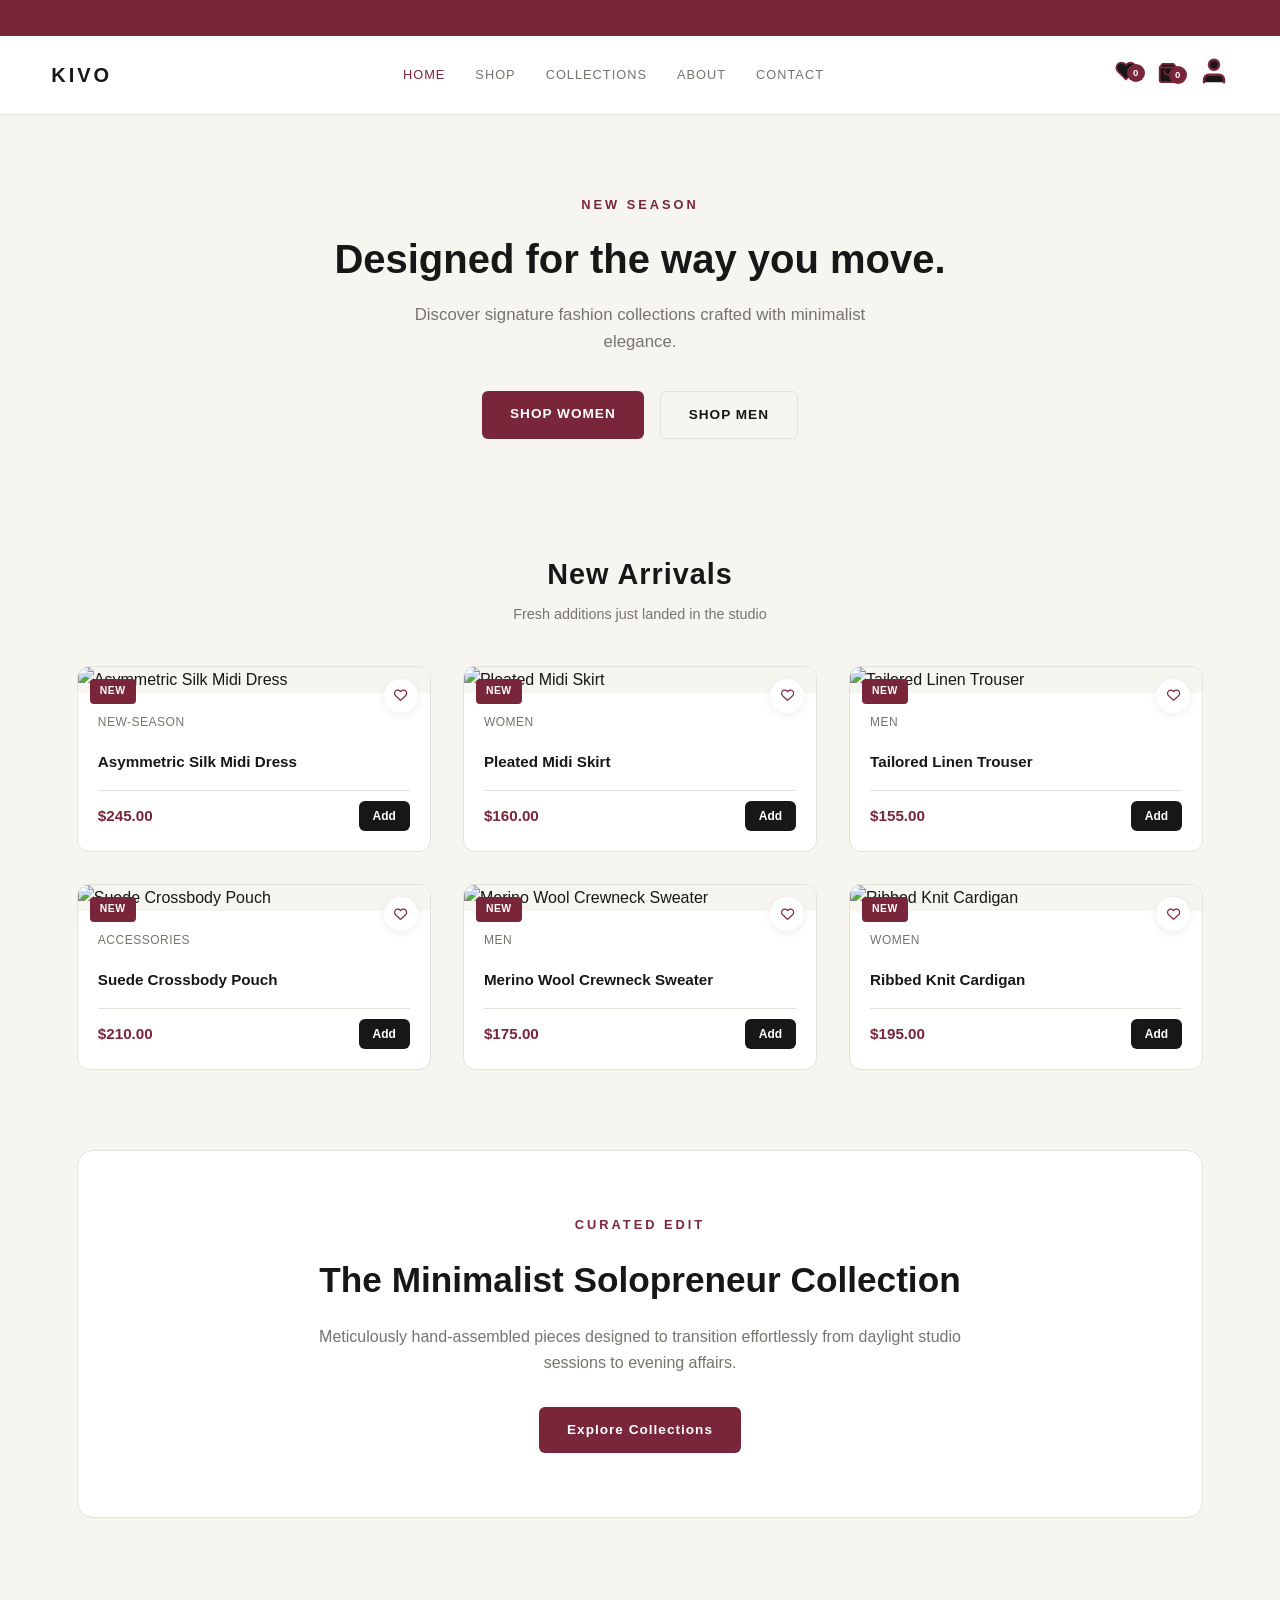
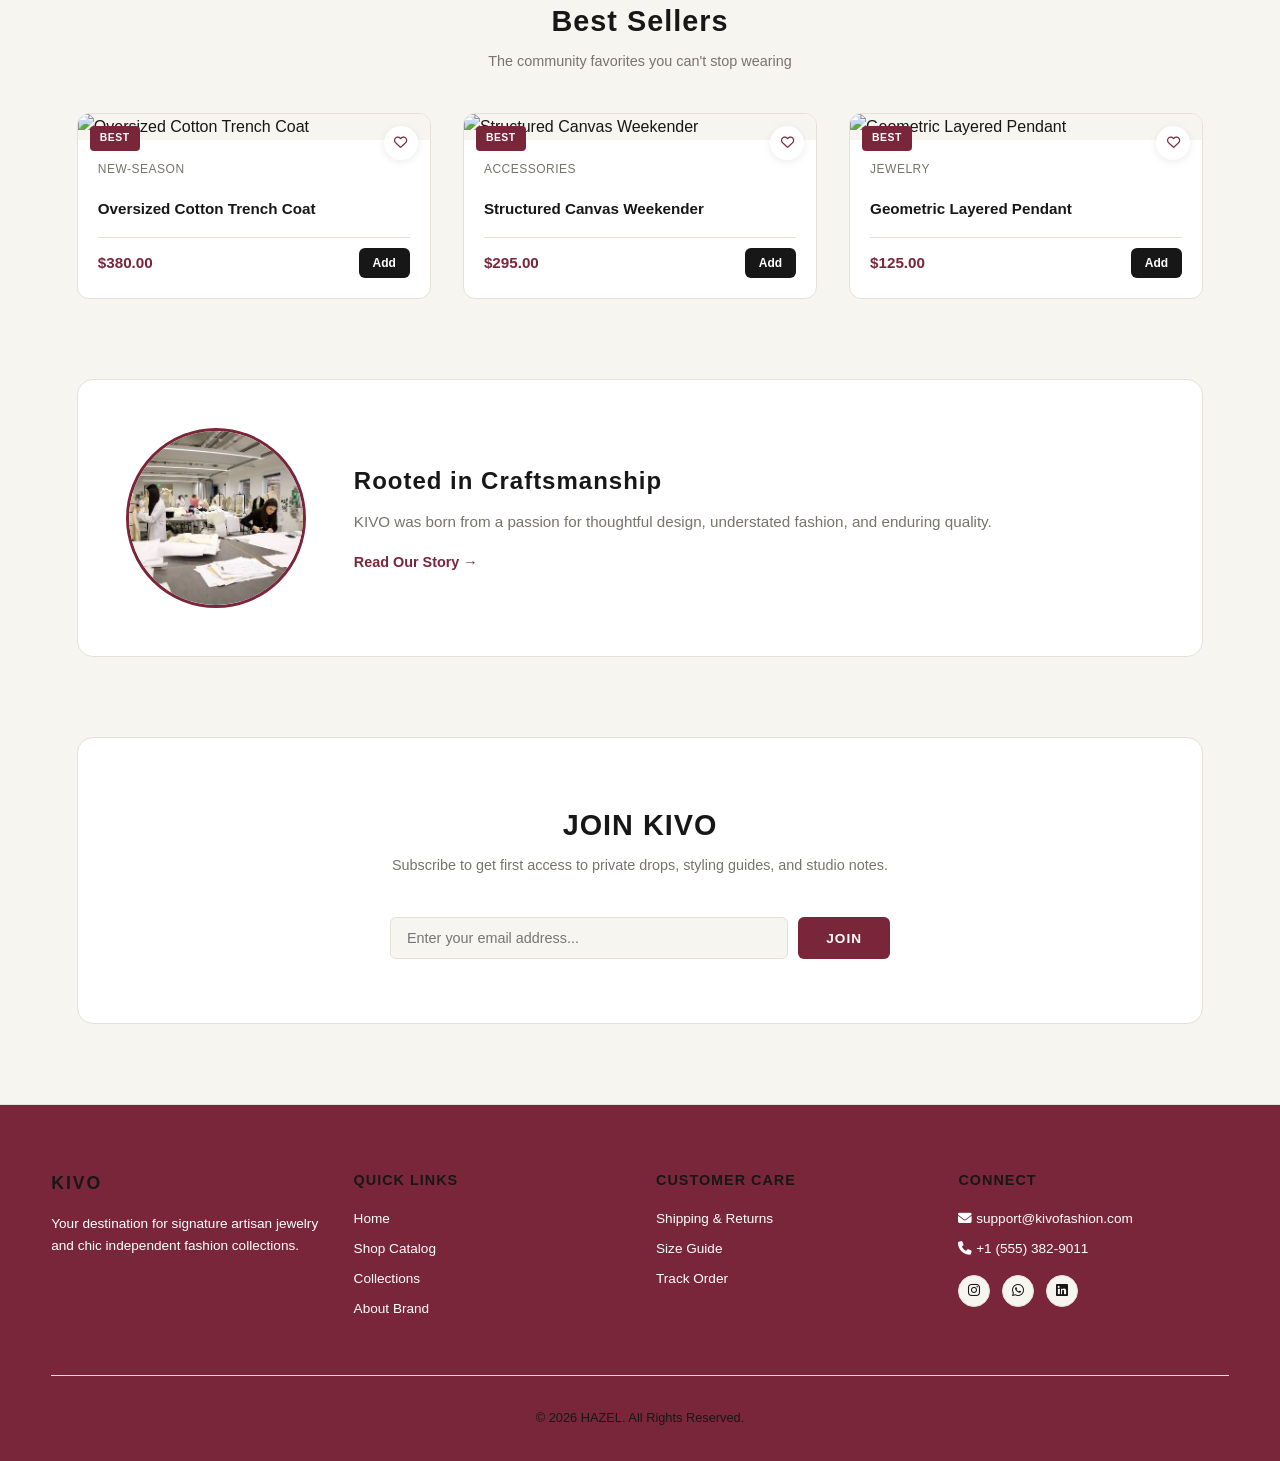
==== index.html @ be4d34c0 "Initial KIVO website" ====
<!DOCTYPE html>
<html lang="en">
<head>
    <meta charset="UTF-8">
    <meta name="viewport" content="width=device-width, initial-scale=1.0">
    <title>KIVO | Independent Fashion & Accessories</title>
    <link rel="shortcut icon" href="images/favicon.svg" type="image/x-icon">
    <link rel="stylesheet" href="https://cdnjs.cloudflare.com/ajax/libs/font-awesome/6.4.0/css/all.min.css">
    <link rel="stylesheet" href="general.css">
    <link rel="stylesheet" href="css/styles.css">
</head>
<body id="home">

    <div class="announcement-bar">
        <div class="announcement-track" id="announcementTrack">
            <span>FREE WORLDWIDE SHIPPING ON ORDERS OVER $50</span>
            <span>NEW SEASON — NOW AVAILABLE</span>
            <span>10% OFF YOUR FIRST ORDER</span>
            <span>EASY RETURNS WITHIN 30 DAYS</span>
        </div>
    </div>

    <!-- Header & Navigation -->
    <header>
        <div class="logo">
            <a href="index.html">KIVO</a>
        </div>

        <input type="checkbox" id="toggler">
        <nav class="navbar">
            <a href="index.html" class="active">Home</a>
            <a href="shop.html">Shop</a>
            <a href="collection.html">Collections</a>
            <a href="about.html">About</a>
            <a href="contact.html">Contact</a>
        </nav>

        <div class="nav-actions">
            <!-- Wishlist / Heart Icon -->
            <a href="wishlist.html" class="icon-btn" aria-label="View Wishlist">
                <svg width="22" height="22" viewBox="0 0 24 24" fill="currentColor" stroke="#7A263A" stroke-width="2" stroke-linecap="round" stroke-linejoin="round">
                    <path d="M20.84 4.61a5.5 5.5 0 0 0-7.78 0L12 5.67l-1.06-1.06a5.5 5.5 0 0 0-7.78 7.78l1.06 1.06L12 21.23l7.78-7.78 1.06-1.06a5.5 5.5 0 0 0 0-7.78z"></path>
                </svg>
                <span class="badge" id="fav-count">0</span>
            </a>

            <!-- Shopping Bag Icon -->
            <button class="icon-btn" id="open-cart" aria-label="View Shopping Cart">
                <svg width="22" height="22" viewBox="0 0 24 24" fill="currentColor" stroke="#7A263A" stroke-width="2" stroke-linecap="round" stroke-linejoin="round">
                    <path d="M6 2L3 6v14a2 2 0 0 0 2 2h14a2 2 0 0 0 2-2V6l-3-4z"></path>
                    <line x1="3" y1="6" x2="21" y2="6"></line>
                    <path d="M16 10a4 4 0 0 1-8 0"></path>
                </svg>
                <span class="badge" id="cart-count">0</span>
            </button>

            <!-- User Profile Icon -->
            <a href="profile.html" class="icon-btn" id="open-profile" aria-label="View User Profile">
                <svg width="30" height="30" viewBox="0 0 24 24" fill="currentColor" stroke="#7A263A" stroke-width="2" stroke-linecap="round" stroke-linejoin="round">
                    <path d="M20 21v-2a4 4 0 0 0-4-4H8a4 4 0 0 0-4 4v2"></path>
                    <circle cx="12" cy="7" r="4"></circle>
                </svg>
            </a>
        </div>

        <label for="toggler" class="fas fa-bars" aria-label="Toggle navigation menu"></label>
    </header>

    <!-- Main Content Area -->
    <main class="home-main">
        
        <!-- Hero Section -->
        <section class="hero-section">
            <div class="hero-content">
                <span class="hero-subtitle reveal">NEW SEASON</span>
                <h1 class="reveal reveal-delay-1">
                    Designed for the way you move.
                </h1>
                <p class="reveal reveal-delay-2">
                    Discover signature fashion collections crafted with minimalist elegance.
                </p>

                <div class="hero-cta reveal reveal-delay-3">
                    <a href="shop.html?cat=women" class="btn-primary-action">SHOP WOMEN</a>
                    <a href="shop.html?cat=men" class="btn-secondary-action">SHOP MEN</a>
                </div>
            </div>
        </section>

        <!-- New Arrivals Section -->
        <section class="home-section">
            <div class="section-title">
                <h2>New Arrivals</h2>
                <p>Fresh additions just landed in the studio</p>
            </div>
            <div class="product-grid" id="newArrivalsGrid">
                <!-- Rendered dynamically via JS -->
            </div>
        </section>

        <!-- Featured Collection Section -->
        <section class="home-section featured-banner-section reveal-image">
            <div class="featured-content">
                <span class="hero-subtitle reveal">
                    CURATED EDIT
                </span>

                <h2 class="reveal reveal-delay-1">
                    The Minimalist Solopreneur Collection
                </h2>

                <p class="reveal reveal-delay-2">
                    Meticulously hand-assembled pieces designed to transition effortlessly
                    from daylight studio sessions to evening affairs.
                </p>

                <a href="collections.html"
                class="btn-primary-action reveal reveal-delay-3">
                    Explore Collections
                </a>
            </div>
        </section>

        <!-- Best Sellers Section -->
        <section class="home-section">
            <div class="section-title">
                <h2>Best Sellers</h2>
                <p>The community favorites you can't stop wearing</p>
            </div>
            <div class="product-grid" id="bestSellersGrid">
                <!-- Rendered dynamically via JS -->
            </div>
        </section>

        <!-- Brand Story Snippet -->
        <section class="about-snippet-section">
            <div class="about-container">

                <img src="images/atelier.jpeg" alt="KIVO studio" class="reveal-image">

                <div class="about-text">
                    <h2 class="reveal">
                        Rooted in Craftsmanship
                    </h2>

                    <p class="reveal reveal-delay-1">
                        KIVO was born from a passion for thoughtful design,
                        understated fashion, and enduring quality.
                    </p>

                    <a href="about.html" class="read-more-link reveal reveal-delay-2">
                        Read Our Story →
                    </a>
                </div>

            </div>
        </section>

        <!-- Newsletter Signup Section -->
        <section class="newsletter-section">
            <div class="section-title">
                <h2>JOIN KIVO</h2>
                <p>Subscribe to get first access to private drops, styling guides, and studio notes.</p>
            </div>
            <form id="newsletterForm" onsubmit="event.preventDefault(); alert('Thank you for subscribing!');">
                <input type="email" placeholder="Enter your email address..." required>
                <button type="submit" class="btn-primary-action">JOIN</button>
            </form>
        </section>
    </main>

    <!-- =========================
        CART OVERLAY & DRAWER
    ========================== -->
    <div class="cart-overlay" id="cartOverlay"></div>

    <aside class="cart-drawer" id="cartDrawer" aria-hidden="true">
        <div class="cart-header">
            <div>
                <h2>Your Bag 🛍️</h2>
                <span id="cartItemLabel">0 items</span>
            </div>
            <button type="button" id="closeCart" class="cart-close" aria-label="Close shopping bag">&times;</button>
        </div>

        <!-- CART CONTENT -->
        <div class="cart-body" id="cartBody">

            <!-- Dynamic cart items rendered by cart.js will go here -->

            <!-- Empty State -->
            <div class="cart-empty" id="cartEmpty">
                <span class="empty-bag-icon">🛒</span>
                <h3>Your bag is empty</h3>
                <p>Looks like you haven't added anything to your cart yet.</p>
                <a href="shop.html" class="cart-shop-btn">
                    Continue Shopping ✨
                </a>
            </div>

        </div>

        <!-- CART FOOTER -->
        <div class="cart-footer" id="cartFooter">
            <div class="cart-subtotal">
                <span>Subtotal</span>
                <strong id="cartSubtotal">$0.00</strong>
            </div>

            <p class="cart-note">
                Shipping and taxes calculated at checkout. 🚚
            </p>

            <button type="button" class="checkout-btn" id="checkoutBtn">
                Proceed to Checkout
            </button>

            <button type="button" class="continue-shopping-btn" id="continueShopping">
                Continue Shopping
            </button>
        </div>
    </aside>
   <!-- Footer Section -->
    <footer>
        <div class="footer-grid">
            <div class="footer-col">
                <h3>KIVO</h3>
                <p>Your destination for signature artisan jewelry and chic independent fashion collections.</p>
            </div>
            <div class="footer-col">
                <h4>Quick Links</h4>
                <a href="index.html">Home</a>
                <a href="shop.html">Shop Catalog</a>
                <a href="collections.html">Collections</a>
                <a href="about.html">About Brand</a>
            </div>
            <div class="footer-col">
                <h4>Customer Care</h4>
                <a href="contact.html">Shipping & Returns</a>
                <a href="contact.html">Size Guide</a>
                <a href="contact.html">Track Order</a>
            </div>
            <div class="footer-col">
                <h4>Connect</h4>
                <p><i class="fa-solid fa-envelope"></i> support@kivofashion.com</p>
                <p><i class="fa-solid fa-phone"></i> +1 (555) 382-9011</p>
                <div class="social-links">
                    <a href="https://www.instagram.com/hazelworksng?utm_source=qr&igsh=MTEwMHdiNHZwM2lhMA==" aria-label="Instagram"><i class="fa-brands fa-instagram"></i></a>
                    <a href="https://wa.me/message/XJLC6BAM5DPYN1" aria-label="WhatsApp"><i class="fa-brands fa-whatsapp"></i></a>
                    <a href="https://www.linkedin.com/in/yetunde-undefined-35b78b425?utm_source=share_via&utm_content=profile&utm_medium=member_android" aria-label="LinkedIn"><i class="fa-brands fa-linkedin"></i></a>
                </div>
            </div>
        </div>
        <div class="footer-bottom">
            <p>&copy; 2026 HAZEL. All Rights Reserved.</p>
        </div>
    </footer>
<script src="js/products.js"></script>
<script src="js/wishlist.js"></script>
<script src="js/cart.js"></script>
<script src="js/function.js"></script>
<script src="js/index.js"></script>
</body>
</html>
---- general.css ----
/* ================================================================= *
KIVO â€” Common General Design System (general.css)
================================================================ */

:root {
    /* KIVO */
    --bg: #F7F5F0;
    --surface: #FFFFFF;

    --text: #171717;
    --muted: #77736D;

    --border: #E5E1DA;

    --burgundy: #7A263A;
    --burgundy-hover: #642030;

    --white: #FFFFFF;

    --transition: 0.25s ease;


}

*{
    margin: 0;
    padding: 0;
    box-sizing: border-box;
    font-family: 'Segoe UI', Tahoma, Geneva, Verdana, sans-serif;
}

body {
    background-color: var(--bg);
    color: var(--text);
    line-height: 1.6;
}

a {
    text-decoration: none;
    color: inherit;
}

ul {
    list-style: none;
}

/* ==========================================
   ANNOUNCEMENT CAROUSEL
========================================== */

.announcement-bar {
    height: 36px;
    overflow: hidden;
    background: var(--burgundy);
    color: var(--white);

    display: flex;
    align-items: center;
    justify-content: center;

    font-size: 0.72rem;
    font-weight: 600;
    letter-spacing: 1.5px;
    text-transform: uppercase;
}

.announcement-track {
    position: relative;
    width: 100%;
    height: 100%;
}

.announcement-track span {
    position: absolute;
    inset: 0;

    display: flex;
    align-items: center;
    justify-content: center;

    opacity: 0;
    transform: translateY(100%);

    transition:
        opacity 0.45s ease,
        transform 0.45s ease;
}

.announcement-track span.active {
    opacity: 1;
    transform: translateY(0);
}

.announcement-track span.exit {
    opacity: 0;
    transform: translateY(-100%);
  letter-spacing: 0.5px;
}

/* --- Header & Navigation --- */
header {
    display: flex;
    justify-content: space-between;
    align-items: center;
    padding: 20px 4%;
    border-bottom: 1px solid var(--border);
    background-color: var(--surface);
    position: sticky;
    top: 0;
    z-index: 100;
}

.logo a {
    font-size: 1.25rem;
    font-weight: 800;
    letter-spacing: 3px;
    color: var(--text);
}

.navbar {
    display: flex;
    gap: 30px;
}

.navbar a {
    font-size: 0.8rem;
    font-weight: 400;
    text-transform: uppercase;
    letter-spacing: 1px;
    color: var(--muted);
    transition: var(--transition);
}

.navbar a:hover,
.navbar a.active {
    color: var(--burgundy);
}

.nav-actions {
    display: flex;
    align-items: center;
    gap: 20px;
}

.icon-btn {
    background: none;
    border: none;
    font-size: 1.15rem;
    cursor: pointer;
    position: relative;
    color: var(--text);
    transition: var(--transition);
}

.icon-btn:hover {
    color: var(--burgundy);
}

.icon-btn .badge {
    position: absolute;
    top: 4px;
    right: -4px;
    background-color: var(--burgundy);
    color: var(--white);
    font-size: 0.6rem;
    padding: 2px;
    height: 18px;
    width: 18px;
    border-radius: 50%;
    display: flex;
    align-items: center;
    justify-content: center;
}

#toggler {
    display: none;
}

.fa-bars {
    display: none;
    font-size: 1.3rem;
}

/* --- Slide-out Profile Drawer --- */
.drawer {
    position: fixed;
    top: 0;
    right: -350px;
    width: 330px;
    height: 100%;
    background-color: var(--surface);
    border-left: 1px solid var(--border);
    box-shadow: -5px 0 25px rgba(0,0,0,0.05);
    z-index: 2000;
    transition: var(--transition);
    padding: 25px;
    display: flex;
    flex-direction: column;
}

.drawer.open {
    right: 0;
}

.drawer-header {
    display: flex;
    justify-content: space-between;
    align-items: center;
    border-bottom: 1px solid var(--border);
    padding-bottom: 15px;
    margin-bottom: 20px;
}

.drawer-header h3 {
    font-size: 1.1rem;
    letter-spacing: 1px;
    color: var(--text);
}

#close-profile {
    background: none;
    border: none;
    font-size: 1.5rem;
    cursor: pointer;
    color: var(--muted);
}

.profile-card {
    text-align: center;
    padding: 20px 0;
    background-color: var(--bg);
    border-radius: 8px;
    margin-bottom: 20px;
    border: 1px solid var(--border);
}

.profile-avatar {
    width: 70px;
    height: 70px;
    border-radius: 50%;
    margin: 0 auto 10px;
    overflow: hidden;
    border: 2px solid var(--burgundy);
}

.profile-avatar img {
    width: 100%;
    height: 100%;
    object-fit: cover;
}

.profile-card h4 {
    font-size: 1rem;
    margin-bottom: 5px;
    color: var(--text);
}

.profile-card p {
    font-size: 0.8rem;
    color: var(--muted);
}

.profile-links {
    display: flex;
    flex-direction: column;
    gap: 15px;
}

.profile-links a {
    font-size: 0.95rem;
    padding: 10px 0;
    border-bottom: 1px solid var(--border);
    display: flex;
    align-items: center;
    gap: 12px;
    color: var(--text);
}

.profile-links a i {
    color: var(--burgundy);
    width: 20px;
}

/* =========================================================
   KIVO — CLEAN CART DRAWER
   Minimal / editorial / responsive
========================================================= */

/* =========================================================
   OVERLAY
========================================================= */

.cart-overlay {
    position: fixed;
    inset: 0;
    background: rgba(0, 0, 0, 0.28);
    backdrop-filter: blur(2px);
    -webkit-backdrop-filter: blur(2px);

    opacity: 0;
    visibility: hidden;
    pointer-events: none;

    transition:
        opacity 0.3s ease,
        visibility 0.3s ease;

    z-index: 998;
}

.cart-overlay.open {
    opacity: 1;
    visibility: visible;
    pointer-events: auto;
}


/* =========================================================
   CART DRAWER
========================================================= */

.cart-drawer {
    position: fixed;
    top: 0;
    right: 0;

    width: min(440px, 100vw);
    height: 100dvh;

    background: var(--white);

    display: flex;
    flex-direction: column;

    transform: translateX(100%);

    transition:
        transform 0.38s cubic-bezier(0.22, 1, 0.36, 1);

    z-index: 999;

    overflow: hidden;

    border-left: 1px solid var(--border);
}

.cart-drawer.open {
    transform: translateX(0);
}


/* =========================================================
   HEADER
========================================================= */

.cart-header {
    flex: 0 0 auto;

    display: flex;
    align-items: center;
    justify-content: space-between;

    padding: 22px 24px 18px;

    background: var(--white);

    border-bottom: 1px solid var(--border);
}

.cart-header > div {
    display: flex;
    flex-direction: column;
    gap: 4px;
}

.cart-header h2 {
    margin: 0;

    font-size: 1.05rem;
    line-height: 1.2;

    font-weight: 600;
    letter-spacing: -0.01em;

    color: var(--primary);
}

#cartItemLabel {
    font-size: 0.76rem;
    line-height: 1;

    color: var(--muted);

    font-weight: 400;
}


/* =========================================================
   CLOSE BUTTON
========================================================= */

.cart-close {
    width: 36px;
    height: 36px;
    display: grid;
    place-items: center;
    padding: 0;
    border: 1px solid transparent;
    border-radius: 50%;
    background: transparent;
    color: var(--text);
    font-size: 1.45rem;
    font-weight: 300;
    line-height: 1;
    cursor: pointer;
    transition: all 0.2s ease;
}

.cart-close:hover {
    background: var(--off-white);
    border-color: var(--border);
}


/* =========================================================
   CART BODY
========================================================= */

.cart-body {
    flex: 1 1 auto;

    min-height: 0;

    overflow-y: auto;
    overflow-x: hidden;

    padding: 8px 24px 24px;

    scrollbar-width: thin;
    scrollbar-color: var(--border) transparent;
}

.cart-body::-webkit-scrollbar {
    width: 4px;
}

.cart-body::-webkit-scrollbar-track {
    background: transparent;
}

.cart-body::-webkit-scrollbar-thumb {
    background: var(--border);
    border-radius: 20px;
}


/* =========================================================
   CART ITEM
========================================================= */

.cart-item {
    display: grid;

    grid-template-columns: 82px minmax(0, 1fr);

    gap: 16px;

    padding: 18px 0;

    border-bottom: 1px solid var(--border);

    animation: cartItemIn 0.28s ease both;
}

.cart-item:last-child {
    border-bottom: none;
}

@keyframes cartItemIn {
    from {
        opacity: 0;
        transform: translateY(6px);
    }

    to {
        opacity: 1;
        transform: translateY(0);
    }
}


/* =========================================================
   PRODUCT IMAGE
========================================================= */

.cart-item-image {
    width: 82px;
    height: 104px;

    overflow: hidden;

    background: var(--off-white);

    border-radius: 3px;
}

.cart-item-image img {
    width: 100%;
    height: 100%;

    display: block;

    object-fit: cover;

    transition: transform 0.35s ease;
}

.cart-item:hover .cart-item-image img {
    transform: scale(1.035);
}


/* =========================================================
   PRODUCT INFO
========================================================= */

.cart-item-info {
    min-width: 0;

    display: flex;
    flex-direction: column;

    padding: 1px 0;
}

.cart-item-info h3 {
    margin: 0 0 6px;

    color: var(--text);

    font-size: 0.9rem;
    font-weight: 600;

    line-height: 1.35;

    letter-spacing: -0.01em;

    overflow: hidden;
    text-overflow: ellipsis;
    white-space: nowrap;
}

.cart-item-price {
    margin: 0;

    color: var(--primary);

    font-size: 0.82rem;
    font-weight: 500;
}


/* =========================================================
   ITEM BOTTOM
========================================================= */

.cart-item-bottom {
    display: flex;

    align-items: center;
    justify-content: space-between;

    gap: 12px;

    margin-top: auto;
    padding-top: 14px;
}


/* =========================================================
   QUANTITY
========================================================= */

.cart-quantity {
    height: 32px;

    display: inline-flex;
    align-items: center;

    border: 1px solid var(--border);
    border-radius: 3px;

    background: var(--white);

    overflow: hidden;
}

.qty-minus,
.qty-plus {
    width: 30px;
    height: 30px;
    display: grid;
    place-items: center;
    border: none;
    background: transparent;
    color: var(--text);
    font-size: 0.9rem;
    font-weight: 400;
    cursor: pointer;
    transition: all 0.2s ease;
}

.qty-minus:hover,
.qty-plus:hover {
    background: var(--off-white);
    color: var(--burgundy);
}

.cart-quantity span {
    min-width: 28px;
    text-align: center;
    color: var(--text);
    font-size: 0.75rem;
    font-weight: 600;
}


/* =========================================================
   REMOVE
========================================================= */

.remove-cart-item {
    padding: 4px 0;
    border: none;
    background: transparent;
    color: var(--muted);
    font-size: 0.7rem;
    font-weight: 500;
    text-decoration: underline;
    text-decoration-color: transparent;
    text-underline-offset: 3px;
    cursor: pointer;
    transition: all 0.2s ease;
}

.remove-cart-item:hover {
    color: var(--burgundy);
    text-decoration-color: currentColor;
}


/* =========================================================
   EMPTY CART
========================================================= */

.cart-empty {
    min-height: 100%;
    display: flex;
    flex-direction: column;
    align-items: center;
    justify-content: center;
    text-align: center;
    padding: 60px 24px;
}

.cart-empty[hidden] {
    display: none !important;
}

.empty-bag-icon {
    width: 64px;
    height: 64px;

    display: grid;
    place-items: center;

    margin-bottom: 20px;

    border: 1px solid var(--border);
    border-radius: 50%;

    font-size: 1.55rem;

    opacity: 0.65;
}

.cart-empty h3 {
    margin: 0 0 8px;

    color: var(--primary);

    font-size: 1rem;
    font-weight: 600;
}

.cart-empty p {
    max-width: 270px;

    margin: 0 0 22px;

    color: var(--muted);

    font-size: 0.78rem;
    line-height: 1.6;
}

.cart-shop-btn {
    display: inline-flex;
    align-items: center;
    justify-content: center;

    min-height: 42px;

    padding: 0 22px;

    background: var(--primary);
    color: var(--white);

    border-radius: 3px;

    font-size: 0.78rem;
    font-weight: 600;

    text-decoration: none;

    transition:
        background 0.2s ease,
        transform 0.2s ease;
}

.cart-shop-btn:hover {
    background: var(--accent-dark);
    transform: translateY(-1px);
}


/* =========================================================
   FOOTER
========================================================= */

.cart-footer {
    flex: 0 0 auto;

    padding: 18px 24px 22px;

    background: var(--white);

    border-top: 1px solid var(--border);

    box-shadow: 0 -8px 25px rgba(0, 0, 0, 0.035);
}


/* =========================================================
   SUBTOTAL
========================================================= */

.cart-subtotal {
    display: flex;

    align-items: center;
    justify-content: space-between;

    margin-bottom: 7px;

    color: var(--text);

    font-size: 0.85rem;
    font-weight: 500;
}

.cart-subtotal strong {
    color: var(--primary);

    font-size: 1rem;
    font-weight: 600;
}


/* =========================================================
   NOTE
========================================================= */

.cart-note {
    margin: 0 0 16px;

    color: var(--muted);

    font-size: 0.69rem;
    line-height: 1.5;
}


/* =========================================================
   CHECKOUT
========================================================= */

.checkout-btn {
    width: 100%;
    min-height: 46px;
    border: none;
    border-radius: 3px;
    background: var(--burgundy);
    color: var(--white);
    font-size: 0.78rem;
    font-weight: 600;
    letter-spacing: 0.01em;
    cursor: pointer;
    transition: all 0.2s ease;
}

.checkout-btn:hover {
    background: var(--accent-dark);
    transform: translateY(-1px);
}

.checkout-btn:active {
    transform: translateY(0);
}


/* =========================================================
   CONTINUE SHOPPING
========================================================= */

.continue-shopping-btn {
    width: 100%;
    min-height: 40px;
    margin-top: 8px;
    border: 1px solid var(--border);
    border-radius: 3px;
    background: transparent;
    color: var(--text);
    font-size: 0.75rem;
    font-weight: 500;
    cursor: pointer;
    transition: all 0.2s ease;
}

.continue-shopping-btn:hover {
    background: var(--off-white);
    border-color: var(--text);
}


/* =========================================================
   TABLET
========================================================= */

@media (max-width: 768px) {

    .cart-drawer {
        width: min(400px, 100vw);
    }

    .cart-header {
        padding: 20px;
    }

    .cart-body {
        padding: 6px 20px 20px;
    }

    .cart-footer {
        padding: 16px 20px 20px;
    }

}


/* =========================
   CARD STAGGER REVEAL ANIMATIONS
========================= */

.reveal-card {
    opacity: 0;
    transform: translateY(40px);
    transition: opacity 0.7s cubic-bezier(0.16, 1, 0.3, 1), transform 0.7s cubic-bezier(0.16, 1, 0.3, 1);
    will-change: opacity, transform;
}

/* When the parent container or card gets the .visible class */
.reveal-card.visible {
    opacity: 1;
    transform: translateY(0);
}

/* Stagger delay for grid items so they pop in sequentially */
.reveal-card:nth-child(1) { transition-delay: 0.1s; }
.reveal-card:nth-child(2) { transition-delay: 0.2s; }
.reveal-card:nth-child(3) { transition-delay: 0.3s; }
.reveal-card:nth-child(4) { transition-delay: 0.4s; }
.reveal-card:nth-child(5) { transition-delay: 0.5s; }
.reveal-card:nth-child(6) { transition-delay: 0.6s; }

/* =========================================================
   MOBILE
========================================================= */

@media (max-width: 480px) {

    .cart-drawer {
        width: 100%;
        max-width: 100%;
        border-left: none;
    }

    .cart-header {
        padding: 18px 18px 16px;
    }

    .cart-body {
        padding: 4px 18px 18px;
    }

    .cart-item {
        grid-template-columns: 76px minmax(0, 1fr);
        gap: 14px;
        padding: 16px 0;
    }

    .cart-item-image {
        width: 76px;
        height: 96px;
    }

    .cart-item-info h3 {
        font-size: 0.84rem;
    }

    .cart-item-price {
        font-size: 0.78rem;
    }

    .cart-item-bottom {
        padding-top: 12px;
    }

    .cart-footer {
        padding: 16px 18px 18px;
    }

    .cart-subtotal {
        font-size: 0.82rem;
    }

    .cart-subtotal strong {
        font-size: 0.95rem;
    }

}


/* =========================================================
   VERY SMALL PHONES
========================================================= */

@media (max-width: 340px) {

    .cart-item {
        grid-template-columns: 64px minmax(0, 1fr);
        gap: 11px;
    }

    .cart-item-image {
        width: 64px;
        height: 82px;
    }

    .cart-item-bottom {
        gap: 6px;
    }

    .qty-minus,
    .qty-plus {
        width: 27px;
    }

    .cart-quantity span {
        min-width: 24px;
    }

}
/* --- Shared Product Cards & Grid --- */
.product-grid {
    display: grid;
    grid-template-columns: repeat(auto-fill, minmax(260px, 1fr));
    gap: 30px;
}

.product-card {
    background-color: var(--surface);
    border: 1px solid var(--border);
    border-radius: 12px;
    overflow: hidden;
    position: relative;
    cursor: pointer;
    transition: var(--transition);
}

.product-card:hover {
    box-shadow: 0 10px 25px rgba(0,0,0,0.04);
    transform: translateY(-4px);
    border-color: var(--burgundy);
}

.product-card .badge {
    position: absolute;
    top: 12px;
    left: 12px;
    background-color: var(--burgundy);
    color: var(--white);
    font-size: 0.65rem;
    padding: 4px 10px;
    border-radius: 4px;
    z-index: 10;
    text-transform: uppercase;
    letter-spacing: 0.5px;
    font-weight: 700;
}

.prod-img {
    width: 100%;
    height: 280px;
    object-fit: cover;
    background-color: var(--bg);
}

.prod-info {
    padding: 16px;
}

.prod-info h3 {
    font-size: 0.95rem;
    font-weight: 600;
    margin-bottom: 6px;
    color: var(--text);
}

.prod-info .category {
    font-size: 0.8rem;
    color: var(--muted);
    margin-bottom: 12px;
    text-transform: uppercase;
    letter-spacing: 0.5px;
}

.prod-footer {
    display: flex;
    justify-content: space-between;
    align-items: center;
}

.price {
    font-size: 1rem;
    font-weight: 700;
    color: var(--burgundy);
}

.add-btn {
    background-color: var(--text);
    color: var(--white);
    border: none;
    padding: 6px 14px;
    border-radius: 4px;
    font-size: 0.8rem;
    cursor: pointer;
    transition: var(--transition);
}

.add-btn:hover {
    background-color: var(--burgundy);
}

/* --- Global Action Buttons --- */
.btn-primary-action {
    background-color: var(--burgundy);
    color: var(--white);
    border: none;
    padding: 12px 24px;
    border-radius: 6px;
    font-weight: 600;
    cursor: pointer;
    transition: var(--transition);
    text-align: center;
    letter-spacing: 0.5px;
}

.btn-primary-action:hover {
    background-color: var(--burgundy-hover);
}

/* ==========================================
   KIVO — MINIMAL SCROLL ANIMATIONS
========================================== */

/* Elements start slightly below their final position */
.reveal {
    opacity: 0;
    transform: translateY(24px);
    transition:
        opacity 0.7s ease,
        transform 0.7s cubic-bezier(0.22, 1, 0.36, 1);
}

/* Visible state */
.reveal.visible {
    opacity: 1;
    transform: translateY(0);
}


/* Slightly softer image reveal */
.reveal-image {
    opacity: 0;
    transform: scale(0.98);
    transition:
        opacity 0.8s ease,
        transform 1s cubic-bezier(0.22, 1, 0.36, 1);
}

.reveal-image.visible {
    opacity: 1;
    transform: scale(1);
}


/* Staggered elements */
.reveal-delay-1 {
    transition-delay: 0.08s;
}

.reveal-delay-2 {
    transition-delay: 0.16s;
}

.reveal-delay-3 {
    transition-delay: 0.24s;
}

.reveal-delay-4 {
    transition-delay: 0.32s;
}

/* Respect users who prefer reduced motion */
@media (prefers-reduced-motion: reduce) {
    .reveal,
    .reveal-image {
        opacity: 1;
        transform: none;
        transition: none;
    }
}

/* --- Footer --- */
footer {
    background: var(--burgundy);
    border-top: 1px solid var(--border);
    padding: 4rem 4% 2rem 4%;
}

.footer-grid {
    margin: 0 auto;
    display: grid;
    grid-template-columns: repeat(auto-fit, minmax(220px, 1fr));
    gap: 2rem;
    margin-bottom: 3rem;
}

.footer-col h3,
.footer-col h4 {
    margin-bottom: 1rem;
    color: var(--text);
}

.footer-col h3 { font-size: 1.1rem; letter-spacing: 2px; }
.footer-col h4 { font-size: 0.9rem; text-transform: uppercase; letter-spacing: 1px; }

.footer-col p,
.footer-col a {
    color: var(--white);
    font-size: 0.85rem;
    text-decoration: none;
    display: block;
    margin-bottom: 8px;
    transition: color 0.2s;
}

.footer-col a:hover {
    color: var(--text);
    transform: translate(4px)
}

.social-links {
    display: flex;
    gap: 12px;
    margin-top: 15px;
}

.social-links a {
background: var(--bg);
border: 1px solid var(--border);
    width: 32px;
    height: 32px;
    border-radius: 50%;
    display: flex;
    align-items: center;
    justify-content: center;
    color: var(--text);
    margin-bottom: 0;
}

.social-links a:hover {
    background: var(--burgundy);
    color: var(--white);
    border-color: var(--burgundy);
}

.footer-bottom {
    margin: 0 auto;
    padding-top: 2rem;
    border-top: 1px solid var(--border);
    text-align: center;
}

.footer-bottom p {
    color: var(--text);
    font-size: 0.8rem;
}

/* --- Shared Responsive Media Queries --- */
@media (max-width: 768px) {
    .fa-bars {
        display: block;
    }

    .navbar {
        position: absolute;
        top: 100%;
        left: 0;
        width: 100%;
        background-color: var(--surface);
        flex-direction: column;
        align-items: center;
        padding: 20px 0;
        border-bottom: 1px solid var(--border);
        box-shadow: 0 10px 15px rgba(0,0,0,0.05);
        clip-path: polygon(0 0, 100% 0, 100% 0, 0 0);
        transition: 0.4s ease-in-out;
    }

    #toggler:checked ~ .navbar {
        clip-path: polygon(0 0, 100% 0, 100% 100%, 0 100%);
    }

    header {
        padding: 15px 5%;
    }

    .drawer {
        width: 100%;
        right: -100%;
    }

    .footer-grid {
        grid-template-columns: 1fr;
        gap: 2rem;
    }

    .announcement-bar {
        color: var(--white);
        font-size: 0.5rem;
        font-weight: 600;
        letter-spacing: 1.5px;
        text-transform: uppercase;
    }
    
}
---- css/styles.css ----
/* ==========================================
HOMEPAGE SPECIFIC SECTIONS (KIVO)
========================================== */
.hero-section {
    display: flex;
    flex-direction: column;
    align-items: center;
    justify-content: center;
    text-align: center;
    margin: 3rem 0;
    padding: 2rem;
}

.hero-content {
    max-width: 1000px;
    display: flex;
    flex-direction: column;
    gap: 1.2rem;
    align-items: center;
}

.hero-subtitle {
    font-size: 0.8rem;
    font-weight: 700;
    letter-spacing: 3px;
    color: var(--burgundy);
    text-transform: uppercase;
}

.hero-content h1 {
    font-size: 2.5rem;
    font-weight: 600;
    color: var(--text);
    line-height: 1.2;
}

.hero-content p {
    color: var(--muted);
    font-size: 1.05rem;
    max-width: 500px;
}

.hero-cta {
    display: flex;
    gap: 1rem;
    margin-top: 1rem;
}

.btn-primary-action {
    background: var(--burgundy);
    color: var(--white);
    border: none;
    padding: 12px 28px;
    border-radius: 6px;
    font-weight: 700;
    text-decoration: none;
    cursor: pointer;
    transition: all 0.2s;
    display: inline-block;
    text-align: center;
    letter-spacing: 1px;
    font-size: 0.85rem;
}

.btn-primary-action:hover {
    background: var(--burgundy-hover);
}

.btn-secondary-action {
    background: transparent;
    color: var(--text);
    border: 1px solid var(--border);
    padding: 12px 28px;
    border-radius: 6px;
    font-weight: 700;
    text-decoration: none;
    cursor: pointer;
    transition: all 0.2s;
    display: inline-block;
    text-align: center;
    letter-spacing: 1px;
    font-size: 0.85rem;
}

.btn-secondary-action:hover {
    border-color: var(--burgundy);
    color: var(--burgundy);
}

.home-section {
    margin: 5rem 6%;
}

.featured-banner-section {
    background: var(--surface);
    border: 1px solid var(--border);
    border-radius: 16px;
    padding: 4rem 2rem;
    text-align: center;
}

.featured-content {
    max-width: 650px;
    margin: 0 auto;
    display: flex;
    flex-direction: column;
    gap: 1rem;
    align-items: center;
}

.featured-content h2 {
    font-size: 2.2rem;
    color: var(--text);
    font-weight: 700;
}

.featured-content p {
    color: var(--muted);
    margin-bottom: 1rem;
}

/* ==========================================
PRODUCT GRID & SECTION TITLES
========================================== */
.section-title {
    text-align: center;
    margin-bottom: 2.5rem;
}

.section-title h2 {
    font-size: 1.8rem;
    margin-bottom: 6px;
    color: var(--text);
    letter-spacing: 1px;
}

.section-title p {
    color: var(--muted);
    font-size: 0.9rem;
}

/* --- Product Grid & Card Styling --- */
.product-grid {
    display: grid;
    grid-template-columns: repeat(auto-fill, minmax(260px, 1fr));
    gap: 2rem;
    margin-top: 1.5rem;
}

.product-card {
    background-color: var(--surface, #FFFFFF);
    border: 1px solid var(--border, #E5E1DA);
    border-radius: 12px;
    overflow: hidden;
    position: relative;
    cursor: pointer;
    display: flex;
    flex-direction: column;
}

/* --- Product Image Container --- */
.prod-img-wrapper {
    width: 100%;
    height: 300px;
    overflow: hidden;
    background-color: var(--bg, #F7F5F0);
    position: relative;
}

.prod-img {
    width: 100%;
    height: 100%;
    object-fit: cover;
    transition: transform 0.4s ease;
}

.prod-img:hover  {
    transform: scale(1.03);
}

/* --- Badges & Wishlist Heart --- */
.badge {
    position: absolute;
    top: 12px;
    left: 12px;
    background-color: var(--burgundy, #7A263A);
    color: var(--white, #FFFFFF);
    font-size: 0.65rem;
    font-weight: 700;
    padding: 5px 10px;
    border-radius: 4px;
    z-index: 2;
    text-transform: uppercase;
    letter-spacing: 0.5px;
}

.badge.best {
    background-color: #4E5B4C; /* Muted olive/slate for best sellers */
}

.badge.hot {
    background-color: #9E2A2B; /* Deep rust for hot items */
}

.heart-btn {
    position: absolute;
    top: 12px;
    right: 12px;
    background: var(--white, #FFFFFF);
    border: none;
    width: 34px;
    height: 34px;
    border-radius: 50%;
    display: flex;
    align-items: center;
    justify-content: center;
    cursor: pointer;
    z-index: 2;
    box-shadow: 0 2px 8px rgba(0,0,0,0.08);
    transition: transform 0.2s ease, color 0.2s ease;
    color: var(--burgundy, #7A263A);
}

.heart-btn:hover {
    transform: scale(1.1);
}

/* --- Product Info Section --- */
.prod-info {
    padding: 1.25rem;
    display: flex;
    flex-direction: column;
    gap: 6px;
    flex: 1;
    justify-content: space-between;
}

.prod-info h3 {
    font-size: 0.95rem;
    font-weight: 600;
    color: var(--text, #171717);
    margin: 0;
}

.prod-info .category {
    font-size: 0.75rem;
    color: var(--muted, #77736D);
    text-transform: uppercase;
    letter-spacing: 0.5px;
}

/* --- Card Footer (Price & Add Button) --- */
.prod-footer {
    display: flex;
    justify-content: space-between;
    align-items: center;
    margin-top: 10px;
    padding-top: 10px;
    border-top: 1px solid var(--border, #E5E1DA);
}

.price {
    font-size: 0.95rem;
    font-weight: 700;
    color: var(--burgundy, #7A263A);
}

.add-btn {
    background-color: var(--text, #171717);
    color: var(--white, #FFFFFF);
    border: none;
    padding: 8px 14px;
    border-radius: 6px;
    font-size: 0.75rem;
    font-weight: 600;
    cursor: pointer;
    transition: background-color 0.2s ease;
}

.add-btn:hover {
    background-color: var(--burgundy, #7A263A);
}

/* ==========================================
ABOUT BRAND SNIPPET
========================================== */
.about-snippet-section {
    margin: 6%;
    background: var(--surface);
    border: 1px solid var(--border);
    border-radius: 16px;
    padding: 3rem;
}

.about-container {
    display: flex;
    align-items: center;
    gap: 3rem;
}

.about-container img {
    width: 180px;
    height: 180px;
    border-radius: 50%;
    object-fit: cover;
    border: 3px solid var(--burgundy);
}

.about-text h2 {
    font-size: 1.5rem;
    margin-bottom: 10px;
    color: var(--text);
    letter-spacing: 1px;
}

.about-text p {
    color: var(--muted);
    font-size: 0.95rem;
    line-height: 1.6;
    margin-bottom: 15px;
}

.read-more-link {
    font-weight: 700;
    color: var(--burgundy);
    text-decoration: none;
    font-size: 0.9rem;
}

/* ==========================================
NEWSLETTER SECTION
========================================== */
.newsletter-section {
    padding: 4rem 2rem;
    text-align: center;
    margin: 5rem 6%;
    border-radius: 16px;
    border: 1px solid var(--border);
    background: var(--surface);
}

.newsletter-section form {
    display: flex;
    justify-content: center;
    gap: 10px;
    margin-top: 15px;
    max-width: 500px;
    margin-left: auto;
    margin-right: auto;
}

.newsletter-section input {
    padding: 12px 16px;
    border-radius: 6px;
    border: 1px solid var(--border);
    flex: 1;
    background: var(--bg);
    color: var(--text);
    outline: none;
    font-size: 0.9rem;
}

.newsletter-section input:focus {
    border-color: var(--burgundy);
}

.read-more-link:hover{
    transform: translate(4px);
}

/* ==========================================
MEDIA QUERIES & RESPONSIVE ADJUSTMENTS
================================---------- */
@media (max-width: 768px) {
    .hero-content h1 {
    font-size: 2.2rem;
    }

    .hero-section {
        margin: 2rem 0;
        padding: 1.5rem 1rem;
    }

    .home-section, 
    .about-snippet-section, 
    .newsletter-section {
        margin: 4%;
        padding: 2rem 1.2rem;
    }

    .about-container {
        flex-direction: column;
        text-align: center;
        gap: 1.5rem;
    }

    .about-container img {
        width: 140px;
        height: 140px;
        margin: 0 auto;
    }

    .featured-banner-section {
        padding: 3rem 1.5rem;
    }

    .featured-content h2 {
        font-size: 1.7rem;
    }

    .newsletter-section form {
        flex-direction: column;
    }

    .newsletter-section input,
    .newsletter-section button {
        width: 100%;
    }
}
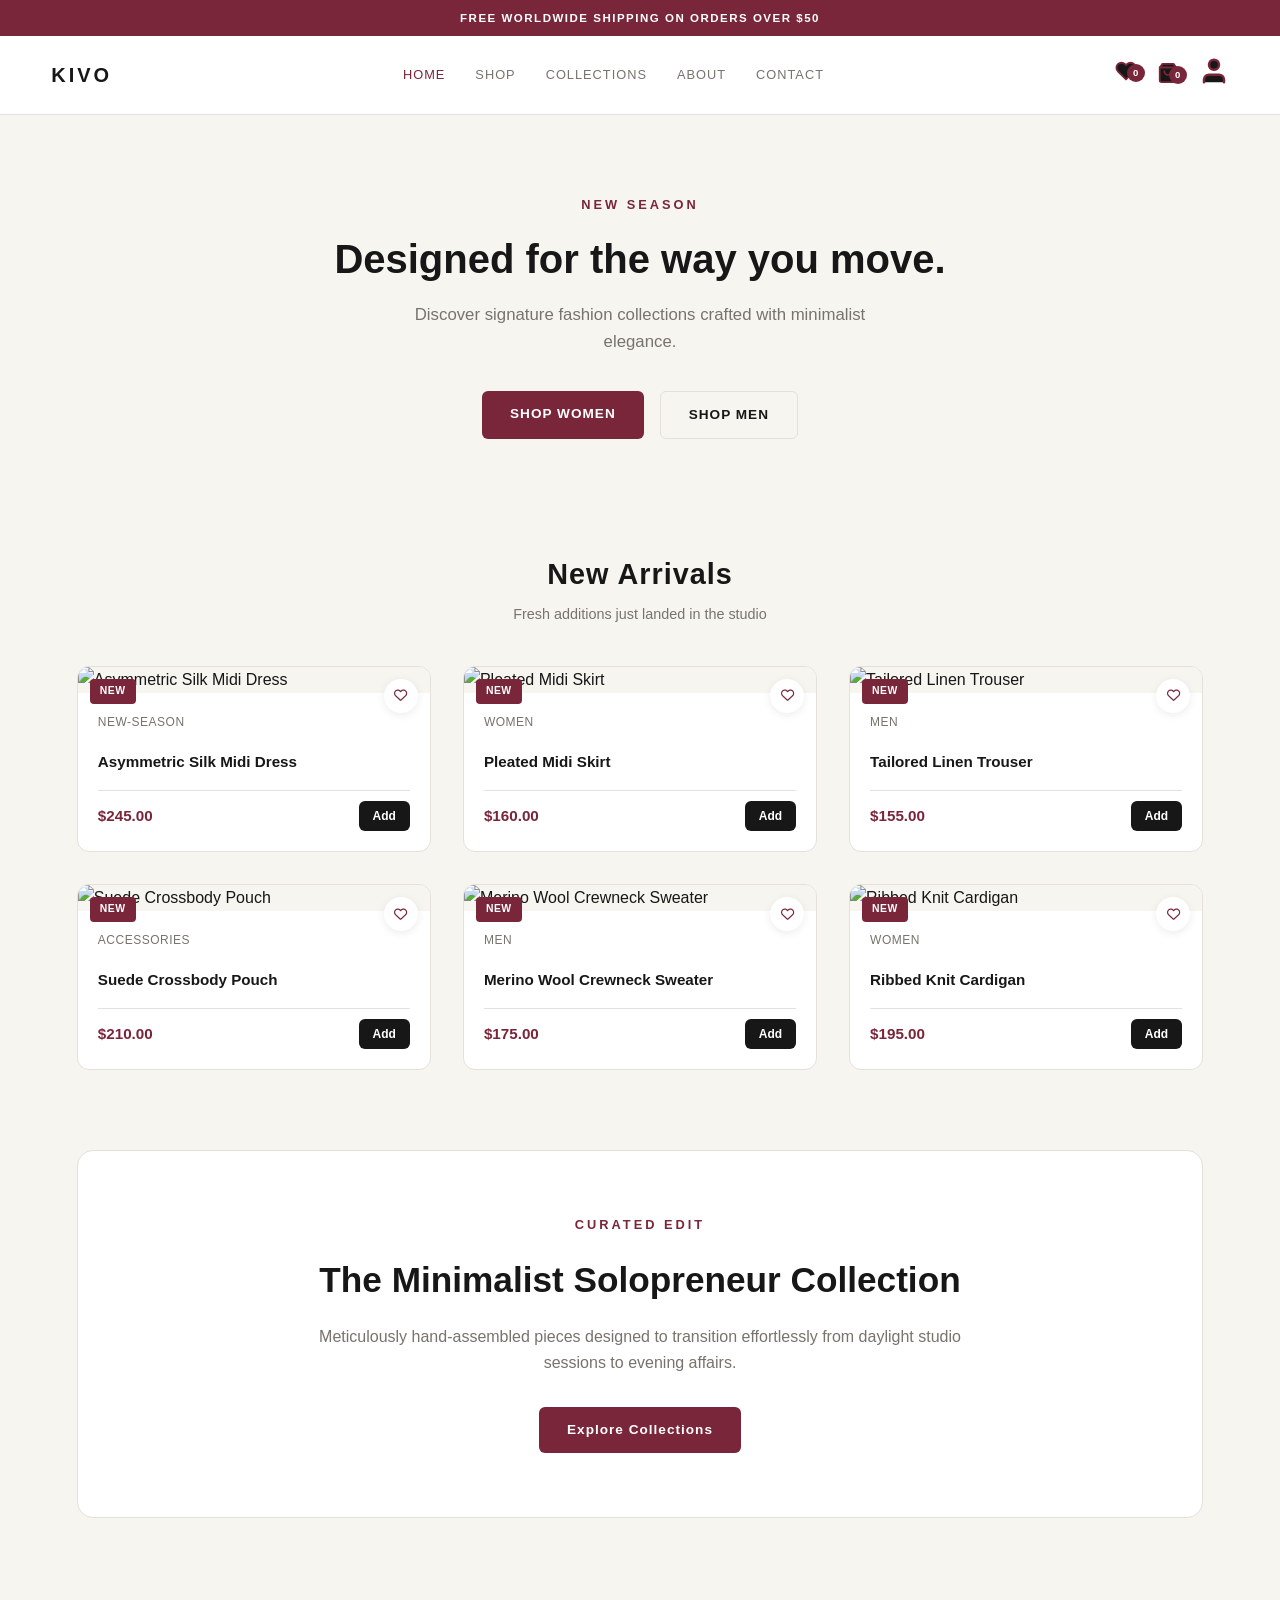
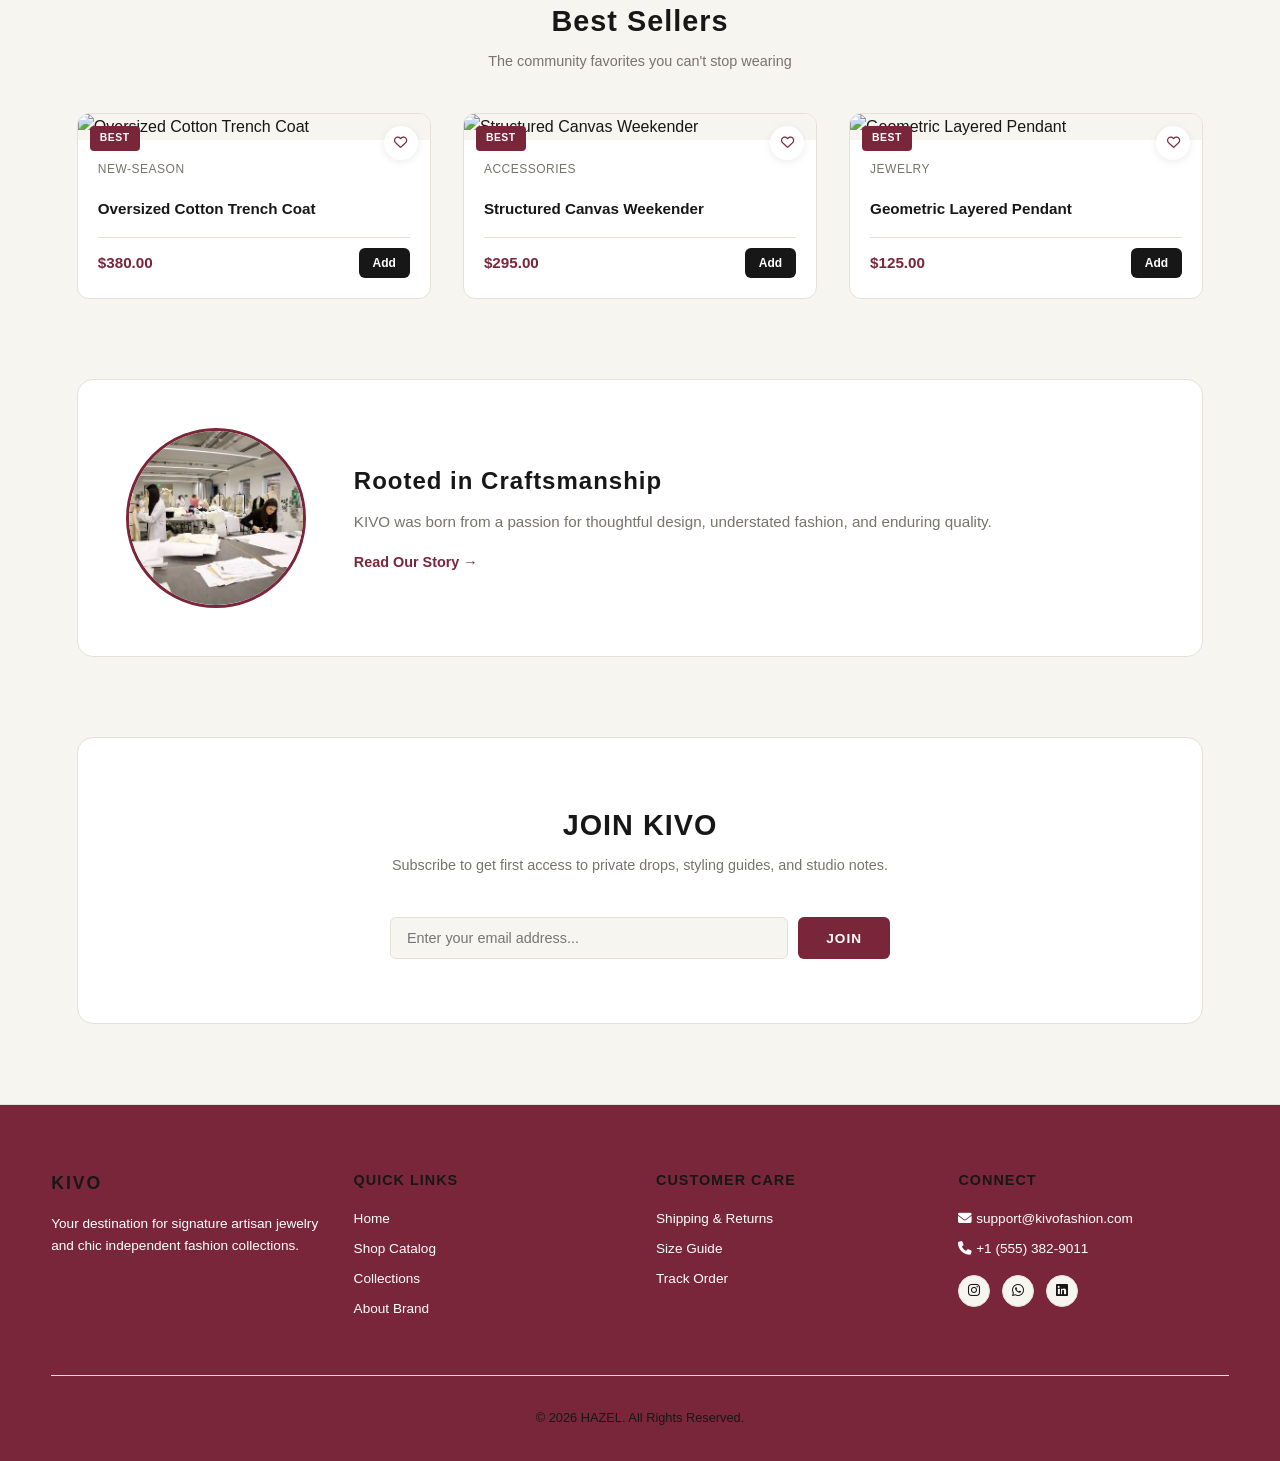
==== commit e87d1d4b: "index js wrong file path fix" ====
--- a/index.html
+++ b/index.html
@@ -259,6 +259,6 @@
 <script src="js/wishlist.js"></script>
 <script src="js/cart.js"></script>
 <script src="js/function.js"></script>
-<script src="js/index.js"></script>
+<script src="index.js"></script>
 </body>
 </html>
--- a/general.css
+++ b/general.css
@@ -875,23 +875,20 @@
 .reveal-card {
     opacity: 0;
     transform: translateY(40px);
-    transition: opacity 0.7s cubic-bezier(0.16, 1, 0.3, 1), transform 0.7s cubic-bezier(0.16, 1, 0.3, 1);
+
+    transition:
+        opacity 0.7s cubic-bezier(0.16, 1, 0.3, 1),
+        transform 0.7s cubic-bezier(0.16, 1, 0.3, 1);
+
+    transition-delay: var(--stagger-delay, 0ms);
+
     will-change: opacity, transform;
 }
 
-/* When the parent container or card gets the .visible class */
 .reveal-card.visible {
     opacity: 1;
     transform: translateY(0);
 }
-
-/* Stagger delay for grid items so they pop in sequentially */
-.reveal-card:nth-child(1) { transition-delay: 0.1s; }
-.reveal-card:nth-child(2) { transition-delay: 0.2s; }
-.reveal-card:nth-child(3) { transition-delay: 0.3s; }
-.reveal-card:nth-child(4) { transition-delay: 0.4s; }
-.reveal-card:nth-child(5) { transition-delay: 0.5s; }
-.reveal-card:nth-child(6) { transition-delay: 0.6s; }
 
 /* =========================================================
    MOBILE
